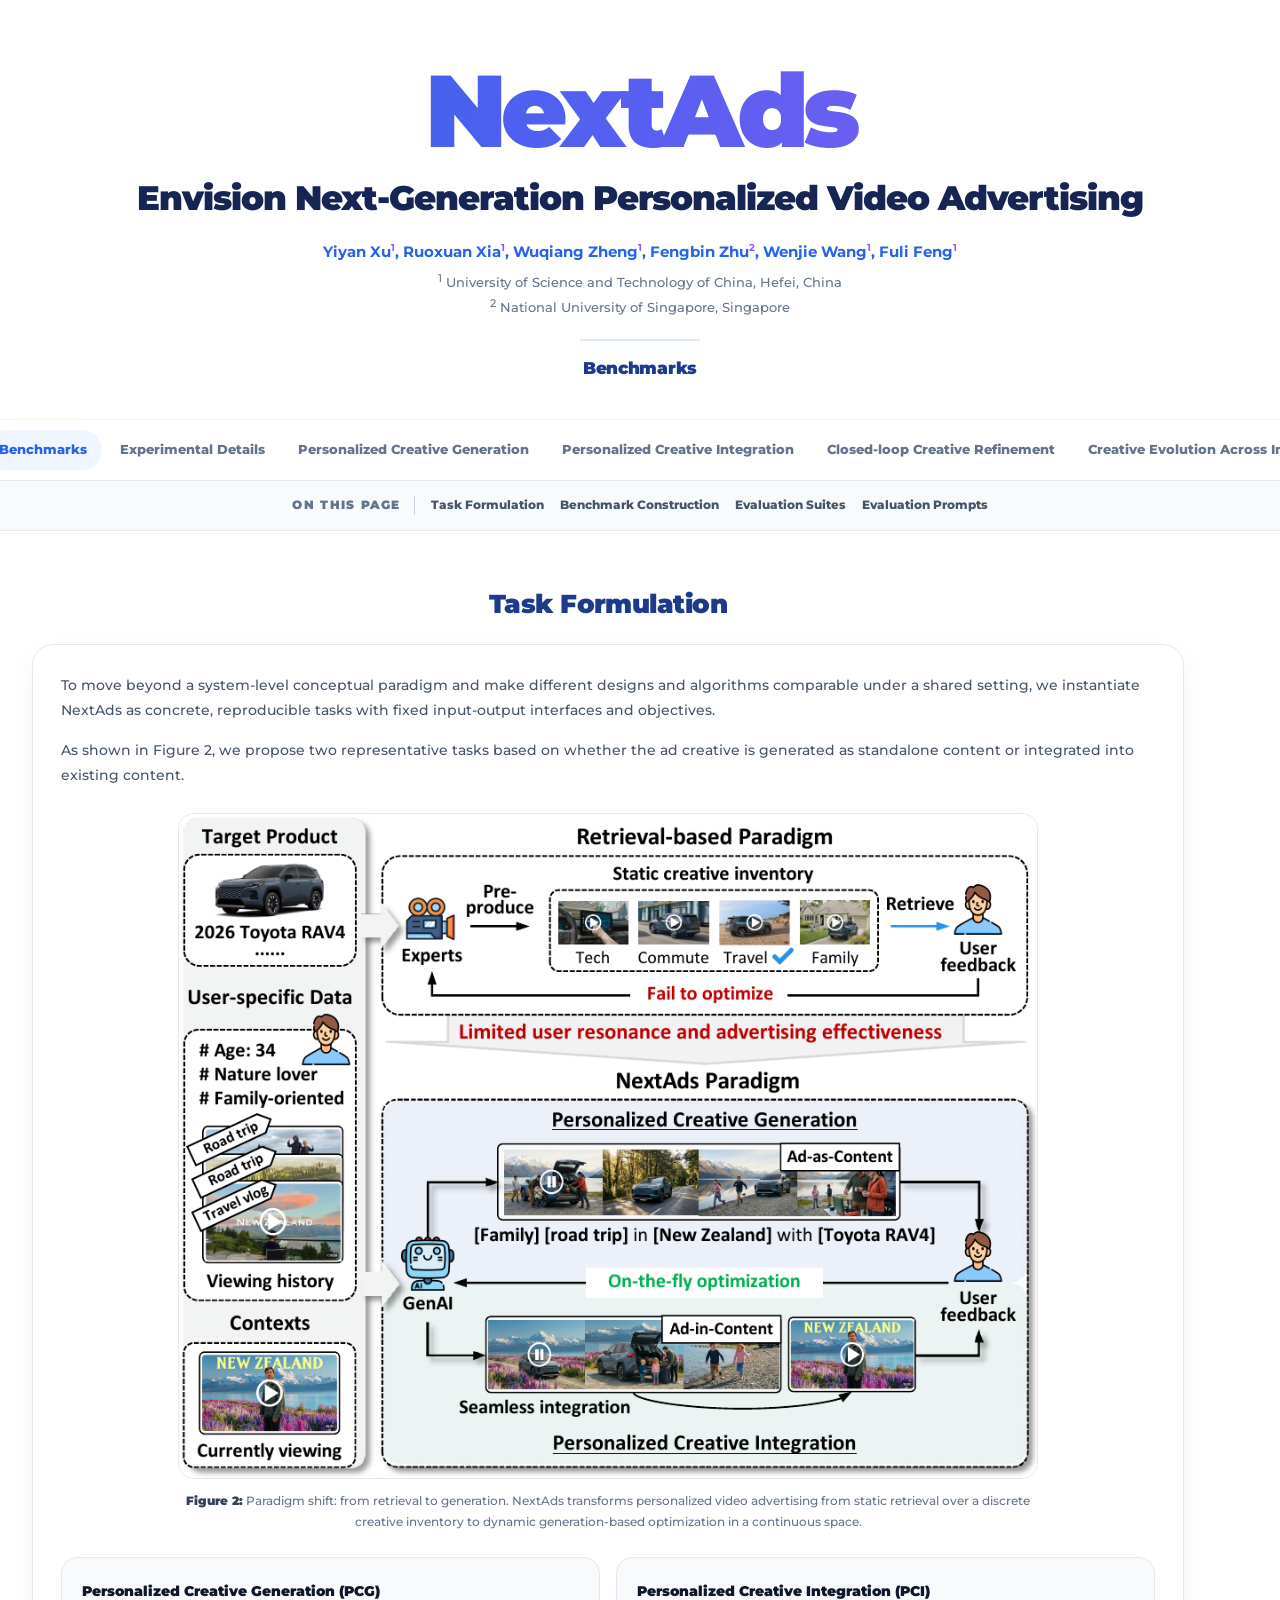
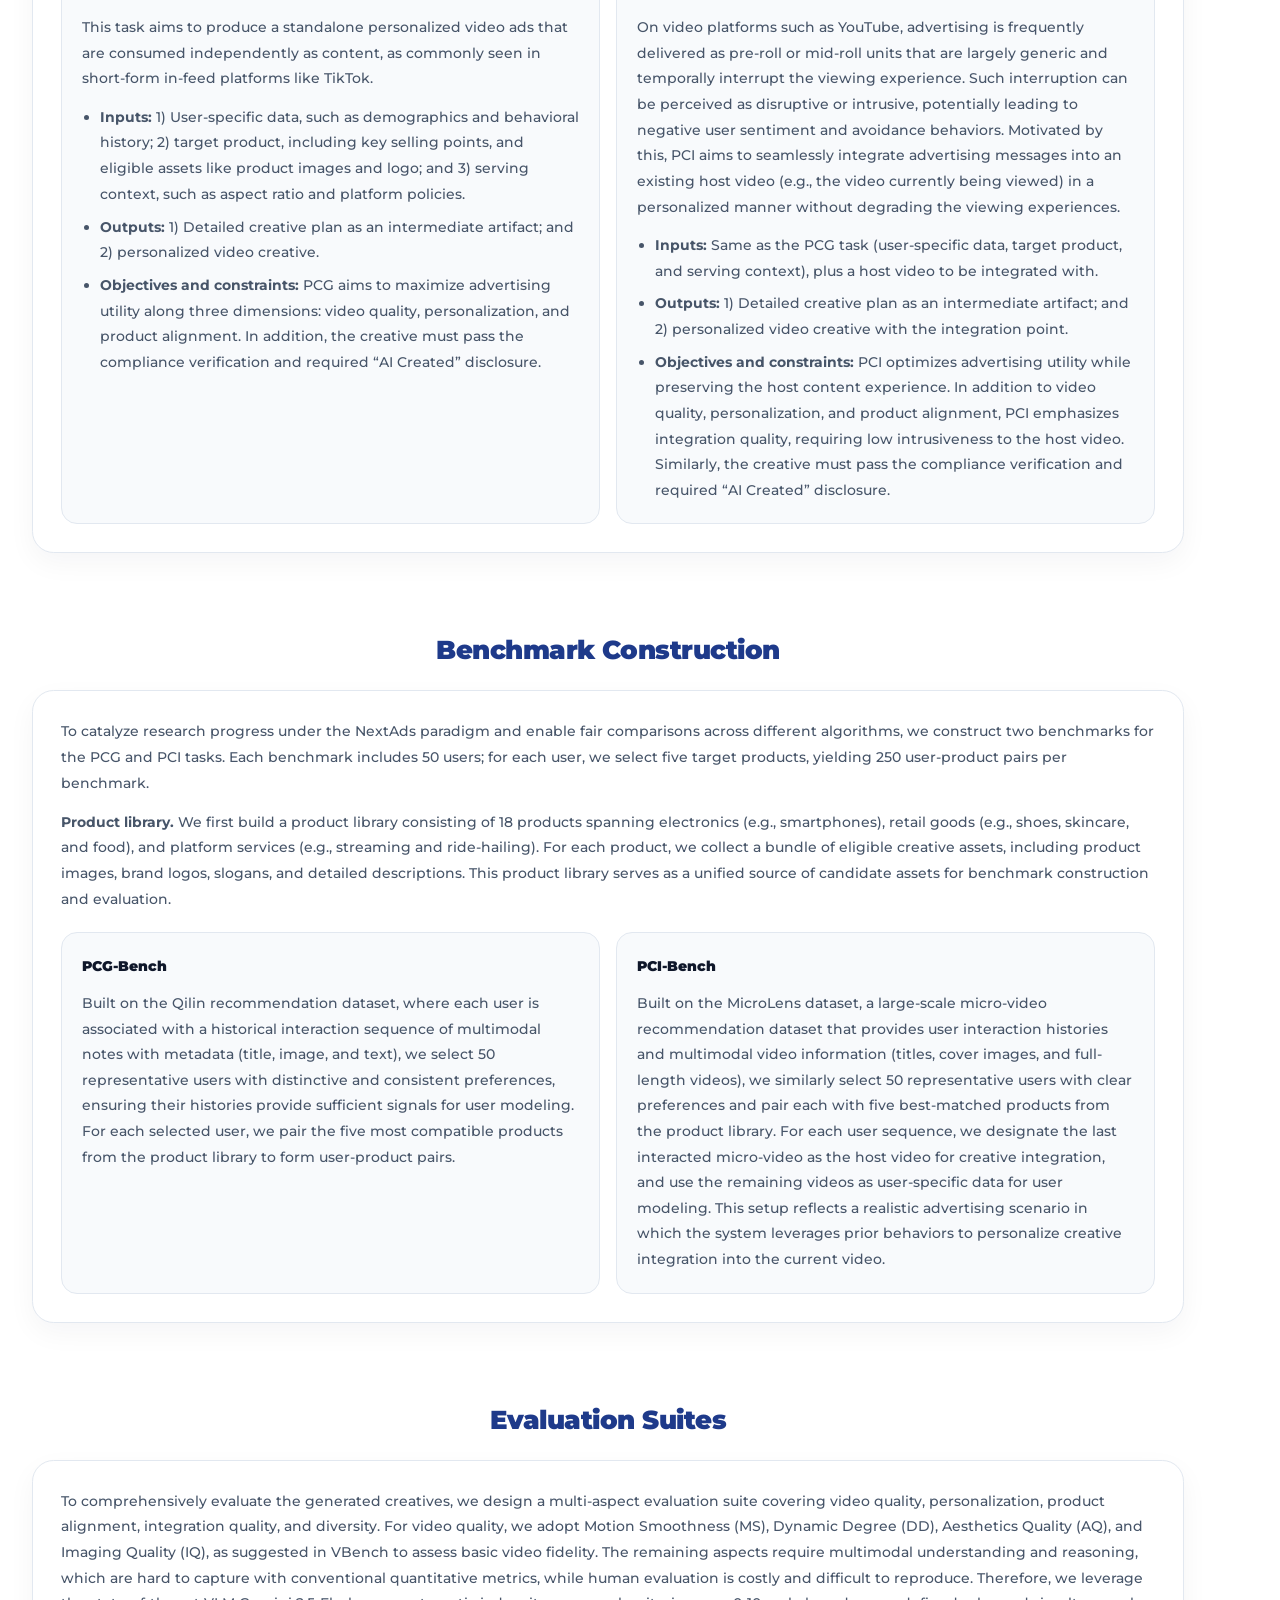
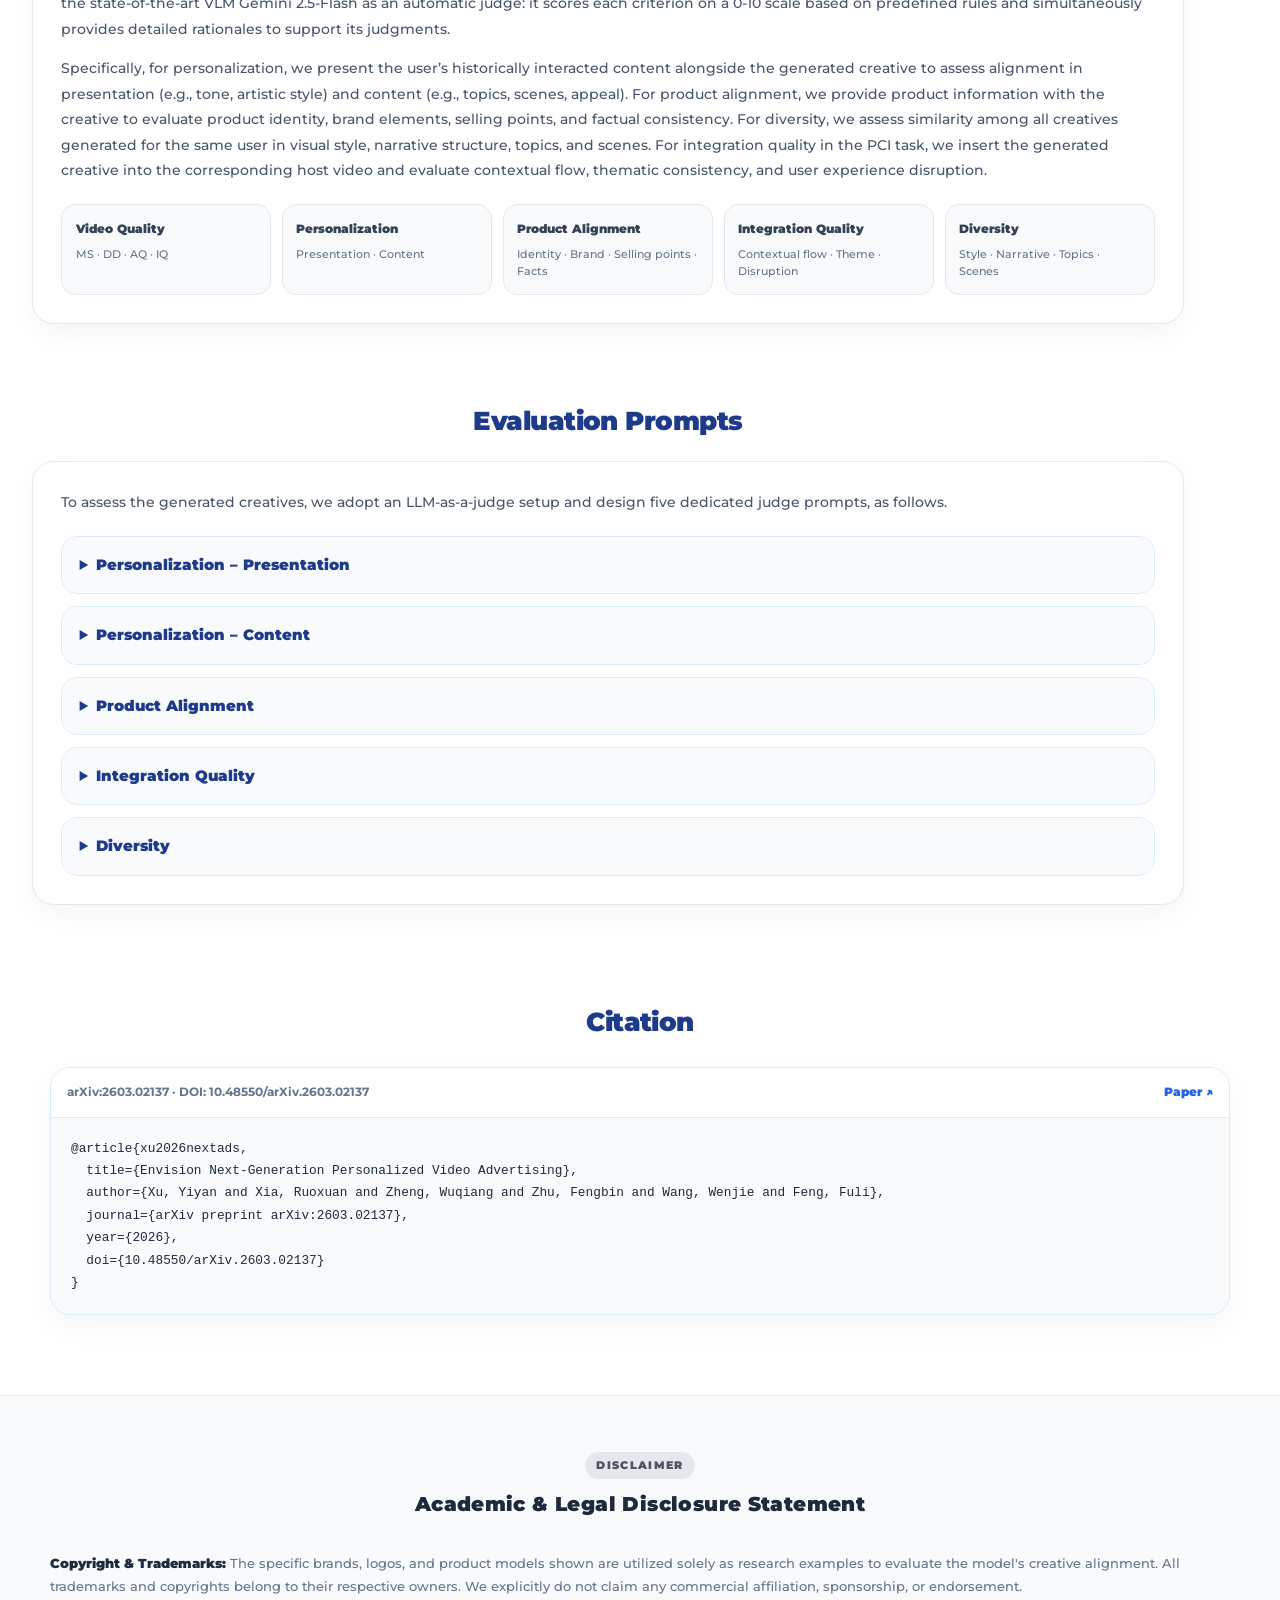
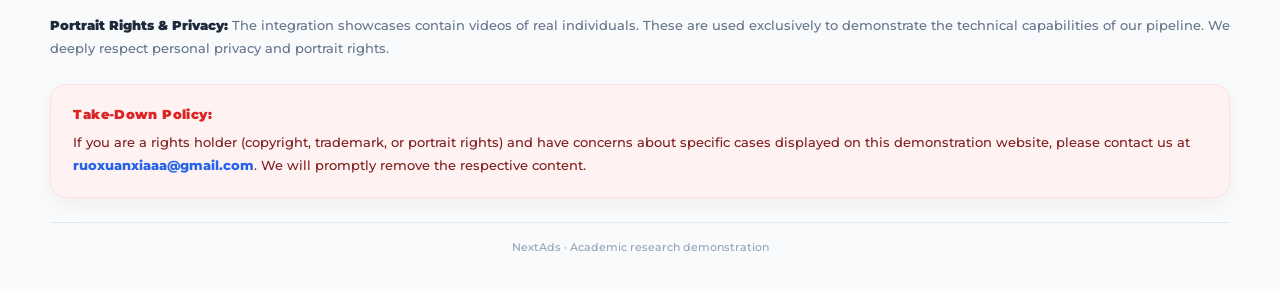
==== docs/benchmarks.html @ 26886594 "Add NextAds GitHub Pages site" ====
<!DOCTYPE html>
<html lang="en">
<head>
    <meta charset="UTF-8">
    <meta name="viewport" content="width=device-width, initial-scale=1.0">
    <title>NextAds — Benchmarks</title>
    <link rel="preconnect" href="https://fonts.googleapis.com">
    <link rel="preconnect" href="https://fonts.gstatic.com" crossorigin>
    <link href="https://fonts.googleapis.com/css2?family=Montserrat:wght@500;700;900&amp;display=swap" rel="stylesheet">
    <link rel="stylesheet" href="assets/project-page.css">
    <style>
        * { box-sizing: border-box; }
        html { scroll-behavior: smooth; scroll-padding-top: 74px; }
        body { margin: 0; background: #fff; color: #1e293b; font: 500 12px/1.6 Montserrat, sans-serif; }
        .paper-authors { color: #2563eb; font-size: .92rem; font-weight: 700; line-height: 1.9; }
        .paper-authors a { color: inherit; text-decoration: none; }
        .paper-authors a:hover { text-decoration: underline; }
        .paper-authors sup { color: #8b5cf6; font-size: .68em; }
        .paper-affiliations { color: #64748b; font-size: .76rem; line-height: 1.75; }
        .paper-affiliations span { display: block; }
        .site-nav { position: sticky; top: 0; z-index: 40; display: flex; justify-content: center; gap: .25rem; padding: .65rem 1rem; overflow-x: auto; background: rgba(255,255,255,.94); border-bottom: 1px solid #e2e8f0; backdrop-filter: blur(14px); }
        .site-nav a { flex: none; padding: .55rem .85rem; border-radius: 999px; color: #64748b; font-size: .76rem; font-weight: 800; text-decoration: none; }
        .site-nav a:hover, .site-nav a[aria-current="page"] { background: #eff6ff; color: #2563eb; }
        main { width: min(1060px, calc(100% - 40px)); margin: 3.75rem auto 6rem; }
        .paper-section { margin: 0 0 5rem; }
        .section-heading { margin-bottom: 1.5rem; text-align: center; }
        .section-heading h2 { margin: 0; color: #1e3a8a; font-size: 1.6rem; font-weight: 900; letter-spacing: -.025em; }
        .source-copy { color: #475569; font-size: .78rem; line-height: 1.9; }
        .source-copy p { margin: 0; }
        .source-copy p + p { margin-top: .85rem; }
        .paper-surface { padding: 1.75rem; border: 1px solid #e2e8f0; border-radius: 1.35rem; background: #fff; box-shadow: 0 10px 28px rgba(15,23,42,.045); }
        .task-figure { max-width: 860px; margin: 1.5rem auto; }
        .task-figure img { display: block; width: 100%; height: auto; border: 1px solid #e2e8f0; border-radius: 1rem; background: #fff; }
        .task-figure figcaption { margin-top: .75rem; color: #64748b; font-size: .76rem; line-height: 1.7; text-align: center; }
        .task-figure figcaption strong { color: #334155; font-weight: 900; }
        .task-grid, .benchmark-grid { display: grid; grid-template-columns: repeat(2,minmax(0,1fr)); gap: 1rem; }
        .source-card { padding: 1.25rem; border: 1px solid #e2e8f0; border-radius: 1rem; background: #f8fafc; }
        .source-card h3 { margin: 0 0 .65rem; color: #0f172a; font-size: .9rem; font-weight: 900; }
        .source-card ul { margin: .8rem 0 0; padding-left: 1.1rem; }
        .source-card li + li { margin-top: .45rem; }
        .metric-list { display: grid; grid-template-columns: repeat(5,minmax(0,1fr)); gap: .65rem; margin-top: 1.25rem; }
        .metric-list div { padding: .85rem; border: 1px solid #e2e8f0; border-radius: .9rem; background: #f8fafc; }
        .metric-list strong { display: block; color: #334155; font-size: .72rem; font-weight: 900; }
        .metric-list span { display: block; margin-top: .35rem; color: #64748b; font-size: .68rem; line-height: 1.55; }
        .prompt-list { display: grid; gap: .75rem; }
        .prompt-list details { overflow: hidden; border: 1px solid #dbeafe; border-radius: 1rem; background: #fff; }
        .prompt-list summary { padding: 1rem 1.1rem; background: #f8fafc; color: #1e3a8a; font-size: .95rem; font-weight: 900; cursor: pointer; }
        .prompt { padding: 1.2rem; color: #475569; font-size: .82rem; line-height: 1.8; }
        .prompt p { margin: 0; }
        .prompt p + p { margin-top: .8rem; }
        .prompt h4 { margin: 1rem 0 .4rem; color: #334155; font-size: .74rem; font-weight: 900; }
        .prompt ul { margin: .35rem 0 0; padding-left: 1.15rem; }
        .prompt li + li { margin-top: .35rem; }
        .prompt pre { margin: .8rem 0 0; padding: .8rem; overflow-x: auto; border-radius: .7rem; background: #f1f5f9; color: #334155; font: 500 .74rem/1.55 ui-monospace, SFMono-Regular, Menlo, monospace; }
        @media (max-width: 800px) { .task-grid, .benchmark-grid { grid-template-columns: 1fr; } .metric-list { grid-template-columns: repeat(2,minmax(0,1fr)); } }
        @media (max-width: 767px) { .site-nav { justify-content: flex-start; } main { width: min(100% - 24px,1060px); margin-top: 3rem; } .paper-surface { padding: 1.2rem; } .metric-list { grid-template-columns: 1fr; } }
    </style>
</head>
<body>
    <header class="paper-header">
        <div class="project-brand">NextAds</div>
        <h1 class="paper-name">Envision Next-Generation Personalized Video Advertising</h1>
        <div class="paper-authors">
            <a href="mailto:yiyanxu24@gmail.com">Yiyan Xu</a><sup>1</sup>,
            <a href="mailto:ruoxuanxiaaa@gmail.com">Ruoxuan Xia</a><sup>1</sup>,
            <a href="mailto:qqqqqzheng@gmail.com">Wuqiang Zheng</a><sup>1</sup>,
            <a href="mailto:zhfengbin@gmail.com">Fengbin Zhu</a><sup>2</sup>,
            <a href="mailto:wenjiewang96@gmail.com">Wenjie Wang</a><sup>1</sup>,
            <a href="mailto:fulifeng93@gmail.com">Fuli Feng</a><sup>1</sup>
        </div>
        <div class="paper-affiliations">
            <span><sup>1</sup> University of Science and Technology of China, Hefei, China</span>
            <span><sup>2</sup> National University of Singapore, Singapore</span>
        </div>
        <div class="subpage-name">Benchmarks</div>
    </header>

    <nav class="site-nav" aria-label="Project pages">
        <a href="index.html">Home</a>
        <a href="benchmarks.html" aria-current="page">Benchmarks</a>
        <a href="experiments.html">Experimental Details</a>
        <a href="pcg.html">Personalized Creative Generation</a>
        <a href="integration.html">Personalized Creative Integration</a>
        <a href="closed-loop.html">Closed-loop Creative Refinement</a>
        <a href="progressive-storytelling.html">Creative Evolution Across Impressions</a>
    </nav>
    <nav class="page-index" aria-label="Benchmark sections">
        <span class="page-index-label">On this page</span>
        <a href="#tasks">Task Formulation</a>
        <a href="#construction">Benchmark Construction</a>
        <a href="#evaluation">Evaluation Suites</a>
        <a href="#prompts">Evaluation Prompts</a>
    </nav>

    <main>
        <section class="paper-section" id="tasks">
            <div class="section-heading"><h2>Task Formulation</h2></div>
            <div class="paper-surface source-copy">
                <p>To move beyond a system-level conceptual paradigm and make different designs and algorithms comparable under a shared setting, we instantiate NextAds as concrete, reproducible tasks with fixed input-output interfaces and objectives.</p>
                <p>As shown in Figure 2, we propose two representative tasks based on whether the ad creative is generated as standalone content or integrated into existing content.</p>
                <figure class="task-figure">
                    <img src="assets/figures/intro.png" alt="Paradigm shift from retrieval-based advertising to the two generation-based NextAds tasks">
                    <figcaption><strong>Figure 2:</strong> Paradigm shift: from retrieval to generation. NextAds transforms personalized video advertising from static retrieval over a discrete creative inventory to dynamic generation-based optimization in a continuous space.</figcaption>
                </figure>
                <div class="task-grid" style="margin-top:1.25rem">
                    <article class="source-card">
                        <h3>Personalized Creative Generation (PCG)</h3>
                        <p>This task aims to produce a standalone personalized video ads that are consumed independently as content, as commonly seen in short-form in-feed platforms like TikTok.</p>
                        <ul>
                            <li><strong>Inputs:</strong> 1) User-specific data, such as demographics and behavioral history; 2) target product, including key selling points, and eligible assets like product images and logo; and 3) serving context, such as aspect ratio and platform policies.</li>
                            <li><strong>Outputs:</strong> 1) Detailed creative plan as an intermediate artifact; and 2) personalized video creative.</li>
                            <li><strong>Objectives and constraints:</strong> PCG aims to maximize advertising utility along three dimensions: video quality, personalization, and product alignment. In addition, the creative must pass the compliance verification and required “AI Created” disclosure.</li>
                        </ul>
                    </article>
                    <article class="source-card">
                        <h3>Personalized Creative Integration (PCI)</h3>
                        <p>On video platforms such as YouTube, advertising is frequently delivered as pre-roll or mid-roll units that are largely generic and temporally interrupt the viewing experience. Such interruption can be perceived as disruptive or intrusive, potentially leading to negative user sentiment and avoidance behaviors. Motivated by this, PCI aims to seamlessly integrate advertising messages into an existing host video (e.g., the video currently being viewed) in a personalized manner without degrading the viewing experiences.</p>
                        <ul>
                            <li><strong>Inputs:</strong> Same as the PCG task (user-specific data, target product, and serving context), plus a host video to be integrated with.</li>
                            <li><strong>Outputs:</strong> 1) Detailed creative plan as an intermediate artifact; and 2) personalized video creative with the integration point.</li>
                            <li><strong>Objectives and constraints:</strong> PCI optimizes advertising utility while preserving the host content experience. In addition to video quality, personalization, and product alignment, PCI emphasizes integration quality, requiring low intrusiveness to the host video. Similarly, the creative must pass the compliance verification and required “AI Created” disclosure.</li>
                        </ul>
                    </article>
                </div>
            </div>
        </section>

        <section class="paper-section" id="construction">
            <div class="section-heading"><h2>Benchmark Construction</h2></div>
            <div class="paper-surface source-copy">
                <p>To catalyze research progress under the NextAds paradigm and enable fair comparisons across different algorithms, we construct two benchmarks for the PCG and PCI tasks. Each benchmark includes 50 users; for each user, we select five target products, yielding 250 user-product pairs per benchmark.</p>
                <p><strong>Product library.</strong> We first build a product library consisting of 18 products spanning electronics (e.g., smartphones), retail goods (e.g., shoes, skincare, and food), and platform services (e.g., streaming and ride-hailing). For each product, we collect a bundle of eligible creative assets, including product images, brand logos, slogans, and detailed descriptions. This product library serves as a unified source of candidate assets for benchmark construction and evaluation.</p>
                <div class="benchmark-grid" style="margin-top:1.25rem">
                    <article class="source-card">
                        <h3>PCG-Bench</h3>
                        <p>Built on the Qilin recommendation dataset, where each user is associated with a historical interaction sequence of multimodal notes with metadata (title, image, and text), we select 50 representative users with distinctive and consistent preferences, ensuring their histories provide sufficient signals for user modeling. For each selected user, we pair the five most compatible products from the product library to form user-product pairs.</p>
                    </article>
                    <article class="source-card">
                        <h3>PCI-Bench</h3>
                        <p>Built on the MicroLens dataset, a large-scale micro-video recommendation dataset that provides user interaction histories and multimodal video information (titles, cover images, and full-length videos), we similarly select 50 representative users with clear preferences and pair each with five best-matched products from the product library. For each user sequence, we designate the last interacted micro-video as the host video for creative integration, and use the remaining videos as user-specific data for user modeling. This setup reflects a realistic advertising scenario in which the system leverages prior behaviors to personalize creative integration into the current video.</p>
                    </article>
                </div>
            </div>
        </section>

        <section class="paper-section" id="evaluation">
            <div class="section-heading"><h2>Evaluation Suites</h2></div>
            <div class="paper-surface source-copy">
                <p>To comprehensively evaluate the generated creatives, we design a multi-aspect evaluation suite covering video quality, personalization, product alignment, integration quality, and diversity. For video quality, we adopt Motion Smoothness (MS), Dynamic Degree (DD), Aesthetics Quality (AQ), and Imaging Quality (IQ), as suggested in VBench to assess basic video fidelity. The remaining aspects require multimodal understanding and reasoning, which are hard to capture with conventional quantitative metrics, while human evaluation is costly and difficult to reproduce. Therefore, we leverage the state-of-the-art VLM Gemini 2.5-Flash as an automatic judge: it scores each criterion on a 0-10 scale based on predefined rules and simultaneously provides detailed rationales to support its judgments.</p>
                <p>Specifically, for personalization, we present the user’s historically interacted content alongside the generated creative to assess alignment in presentation (e.g., tone, artistic style) and content (e.g., topics, scenes, appeal). For product alignment, we provide product information with the creative to evaluate product identity, brand elements, selling points, and factual consistency. For diversity, we assess similarity among all creatives generated for the same user in visual style, narrative structure, topics, and scenes. For integration quality in the PCI task, we insert the generated creative into the corresponding host video and evaluate contextual flow, thematic consistency, and user experience disruption.</p>
                <div class="metric-list">
                    <div><strong>Video Quality</strong><span>MS · DD · AQ · IQ</span></div>
                    <div><strong>Personalization</strong><span>Presentation · Content</span></div>
                    <div><strong>Product Alignment</strong><span>Identity · Brand · Selling points · Facts</span></div>
                    <div><strong>Integration Quality</strong><span>Contextual flow · Theme · Disruption</span></div>
                    <div><strong>Diversity</strong><span>Style · Narrative · Topics · Scenes</span></div>
                </div>
            </div>
        </section>

        <section class="paper-section" id="prompts">
            <div class="section-heading"><h2>Evaluation Prompts</h2></div>
            <div class="paper-surface">
                <p class="source-copy" style="margin:0 0 1.25rem">To assess the generated creatives, we adopt an LLM-as-a-judge setup and design five dedicated judge prompts, as follows.</p>
                <div class="prompt-list">
                    <details>
                        <summary>Personalization – Presentation</summary>
                        <div class="prompt">
                            <p>You are an expert in evaluating the presentation of creative content. Given a product and the covers of the user’s interacted videos, evaluate how well the advertisement aligns with the user’s aesthetic preferences regarding visual style. Consider the following factors:</p>
                            <ul><li><strong>Tone:</strong> Does the tone match the user’s preference (warm, cold, neutral)?</li><li><strong>Lighting:</strong> Is the lighting appropriate for the user’s preference (soft, harsh, natural)?</li><li><strong>Texture:</strong> Does the texture (smooth, rough, etc.) fit with the user’s aesthetic?</li><li><strong>Artistic style:</strong> Does the artistic style (minimalistic, modern, vintage, etc.) align with the user’s taste?</li></ul>
                            <h4>Criteria</h4>
                            <ul><li><strong>Perfect match (10):</strong> The content presentation matches perfectly with the user’s preferences.</li><li><strong>Good match (7-9):</strong> The content presentation aligns well but has some minor differences.</li><li><strong>Moderate match (4-6):</strong> The content presentation partially matches the user’s preferences.</li><li><strong>Poor match (1-3):</strong> The content presentation does not align well with the user’s preferences.</li><li><strong>No match (0):</strong> The content presentation completely fails to align with the user’s preferences.</li></ul>
                            <pre>{
  "score": number,
  "reason": "brief analysis"
}</pre>
                        </div>
                    </details>
                    <details>
                        <summary>Personalization – Content</summary>
                        <div class="prompt">
                            <p>You are an expert in evaluating how well the advertisement matches the user’s interest. Given a product and the covers of the user’s interacted videos, Evaluate how well the advertisement aligns with the user’s aesthetic preferences regarding visual style. Consider the following factors:</p>
                            <ul><li><strong>Subject matter:</strong> Does the subject matter of the advertisement align with the user’s preferences?</li><li><strong>Scene semantics:</strong> Does the scene selection (location, setting) align with what the user would enjoy?</li><li><strong>Information angle:</strong> Does the advertisement focus on the aspects the user cares about (performance, aesthetics, value for money)?</li><li><strong>Appeal:</strong> Does the ad focus on motivations that resonate with the user (saving money, efficiency, quality, aesthetics, health, eco-friendliness)?</li></ul>
                            <h4>Criteria</h4>
                            <ul><li><strong>Perfect match (10):</strong> The content is perfectly aligned with the user’s preferences.</li><li><strong>Good match (7-9):</strong> The content aligns well but with some differences.</li><li><strong>Moderate match (4-6):</strong> The content partially aligns with the user’s preferences.</li><li><strong>Poor match (1-3):</strong> The content does not align well with the user’s preferences.</li><li><strong>No match (0):</strong> The content is completely irrelevant to the user.</li></ul>
                            <pre>{
  "score": number,
  "reason": "brief analysis"
}</pre>
                        </div>
                    </details>
                    <details>
                        <summary>Product Alignment</summary>
                        <div class="prompt">
                            <p>You are an expert at evaluating the consistency of products in the advertisement. Given a product and the video, Evaluate how well the advertisement matches the product based on the following factors:</p>
                            <ul><li><strong>Product identity accuracy:</strong> Does the ad represent the product’s appearance, color, model/version, packaging, and accessories correctly?</li><li><strong>Brand and recognition elements:</strong> Does the ad correctly display the product’s logo, branding, and design language?</li><li><strong>Selling points and fact consistency:</strong> Does the ad’s selling point match the product’s real features and details?</li></ul>
                            <h4>Criteria</h4>
                            <ul><li><strong>Perfect match (10):</strong> The product in the video matches the actual product in every way.</li><li><strong>Good match (7-9):</strong> The product is mostly consistent with minor details changed.</li><li><strong>Moderate match (4-6):</strong> The product is partially consistent, but with some significant differences.</li><li><strong>Poor match (1-3):</strong> The product in the video is mostly inconsistent with the actual product.</li><li><strong>No match (0):</strong> The product identity is completely inconsistent with the actual product.</li></ul>
                            <pre>{
  "score": number,
  "reason": "brief analysis"
}</pre>
                        </div>
                    </details>
                    <details>
                        <summary>Integration Quality</summary>
                        <div class="prompt">
                            <p>You are an expert in evaluating the seamlessness and intrusiveness of advertisement within video content. Given a video containing an advertisement, evaluate how naturally the ad is integrated or how disruptive (intrusive) it feels to the viewer’s experience. Consider the following factors:</p>
                            <ul><li><strong>Contextual flow:</strong> Does the transition between the organic content and the advertisement feel smooth, or is it a sudden, jarring break?</li><li><strong>Thematic consistency:</strong> Does the ad share a similar tone, visual style, or topic with the surrounding video content?</li><li><strong>User experience disruption:</strong> Does the ad interrupt a high-stakes moment (e.g., a climax or a key explanation), or is it placed at a logical breaking point?</li><li><strong>Narrative integration:</strong> Is the ad woven into the story/dialogue (native advertising), or is it an external overlay/hard cut that pulls the viewer out of the experience?</li></ul>
                            <h4>Criteria</h4>
                            <ul><li><strong>Seamless (10):</strong> The ad is perfectly integrated; the viewer might not even perceive it as a disruption.</li><li><strong>Natural (7-9):</strong> The ad is well-placed and shares thematic elements with the video, causing minimal friction.</li><li><strong>Noticeable but Acceptable (4-6):</strong> The ad is clearly a break from content, but occurs at a logical pause or maintains a similar aesthetic.</li><li><strong>Intrusive (1-3):</strong> The ad feels forced, breaks the immersion significantly, or uses a jarringly different tone/volume.</li><li><strong>Highly Disruptive (0):</strong> The ad completely ruins the viewing experience through poor timing, extreme contrast, or aggressive interruption.</li></ul>
                            <pre>{
  "score": number,
  "reason": "brief analysis"
}</pre>
                        </div>
                    </details>
                    <details>
                        <summary>Diversity</summary>
                        <div class="prompt">
                            <p>You are an expert at evaluating the diversity of content. Evaluate the diversity between advertisements for the same user on different products, considering the following aspects:</p>
                            <ul><li><strong>Visual style:</strong> Is there excessive similarity in tone, lighting, texture, and artistic style across different product ads?</li><li><strong>Narrative form:</strong> Is the narrative structure (tutorial, vlog, plot twist, etc.) and tone (professional, humorous, etc.) overly similar across products?</li><li><strong>Subject matter and scene semantics:</strong> Is the subject matter or scene selection overly similar across ads targeting the same user?</li></ul>
                            <h4>Criteria</h4>
                            <ul><li><strong>10:</strong> Ads are completely distinct with no noticeable overlap.</li><li><strong>7-9:</strong> Ads are mostly distinct with only minor similarities.</li><li><strong>4-6:</strong> Ads are somewhat similar but still distinct in key areas.</li><li><strong>1-3:</strong> Ads are largely similar with only slight variations.</li><li><strong>0:</strong> Ads are identical in all aspects.</li></ul>
                            <pre>{
  "score": number,
  "reason": "brief analysis"
}</pre>
                        </div>
                    </details>
                </div>
            </div>
        </section>
    </main>

    <section class="shared-citation" aria-labelledby="citation-title">
        <h2 id="citation-title">Citation</h2>
        <div class="shared-citation-card">
            <div class="shared-citation-meta"><span>arXiv:2603.02137 · DOI: 10.48550/arXiv.2603.02137</span><a href="https://arxiv.org/abs/2603.02137" target="_blank" rel="noopener noreferrer">Paper ↗</a></div>
            <pre>@article{xu2026nextads,
  title={Envision Next-Generation Personalized Video Advertising},
  author={Xu, Yiyan and Xia, Ruoxuan and Zheng, Wuqiang and Zhu, Fengbin and Wang, Wenjie and Feng, Fuli},
  journal={arXiv preprint arXiv:2603.02137},
  year={2026},
  doi={10.48550/arXiv.2603.02137}
}</pre>
        </div>
    </section>

    <footer class="project-footer">
        <section class="project-disclaimer" aria-labelledby="disclaimer-title">
            <div class="disclaimer-heading">
                <span>Disclaimer</span>
                <h2 id="disclaimer-title">Academic &amp; Legal Disclosure Statement</h2>
            </div>
            <div class="disclaimer-body">
                <p><strong>Copyright &amp; Trademarks:</strong> The specific brands, logos, and product models shown are utilized solely as research examples to evaluate the model's creative alignment. All trademarks and copyrights belong to their respective owners. We explicitly do not claim any commercial affiliation, sponsorship, or endorsement.</p>
                <p><strong>Portrait Rights &amp; Privacy:</strong> The integration showcases contain videos of real individuals. These are used exclusively to demonstrate the technical capabilities of our pipeline. We deeply respect personal privacy and portrait rights.</p>
                <div class="takedown-policy">
                    <strong>Take-Down Policy:</strong>
                    <p>If you are a rights holder (copyright, trademark, or portrait rights) and have concerns about specific cases displayed on this demonstration website, please contact us at <a href="mailto:ruoxuanxiaaa@gmail.com">ruoxuanxiaaa@gmail.com</a>. We will promptly remove the respective content.</p>
                </div>
            </div>
        </section>
        <div class="project-footer-note">NextAds · Academic research demonstration</div>
    </footer>
</body>
</html>
---- docs/assets/project-page.css ----
.paper-header,
body {
    font-size: 14px !important;
}

.paper-header .paper-name {
    max-width: 1200px;
}

.paper-header.paper-header {
    padding: 3.8rem 1.25rem 2.4rem !important;
    border-bottom: 1px solid #f1f5f9;
    background: #ffffff;
    text-align: center;
}

.paper-header .project-brand {
    margin: 0;
    background: linear-gradient(90deg, #2563eb, #8b5cf6);
    color: transparent;
    -webkit-background-clip: text;
    background-clip: text;
    font-size: clamp(4.2rem, 9vw, 6.4rem);
    font-weight: 900;
    letter-spacing: -0.055em;
    line-height: 0.98;
}

.paper-header .paper-name {
    max-width: 1200px;
    margin: 1rem auto 0;
    color: #172554 !important;
    font-family: Montserrat, sans-serif !important;
    font-size: clamp(1.35rem, 3.2vw, 2.15rem) !important;
    font-weight: 900 !important;
    letter-spacing: -0.03em !important;
    line-height: 1.25 !important;
    text-transform: none !important;
    -webkit-text-fill-color: currentColor !important;
}

.paper-header .subpage-name {
    display: flex;
    width: fit-content;
    max-width: min(1200px, calc(100% - 32px));
    min-height: 2.6rem;
    align-items: center;
    justify-content: center;
    margin: 1.25rem auto 0;
    padding: 0.85rem 0.2rem 0;
    border-top: 2px solid #dbeafe;
    color: #1e3a8a;
    font-family: Montserrat, sans-serif !important;
    font-size: 1.08rem !important;
    font-weight: 900 !important;
    letter-spacing: -0.015em !important;
    line-height: 1.35 !important;
    text-align: center;
    text-transform: none;
}

.paper-header .paper-authors {
    margin-top: 1.05rem !important;
    font-size: 0.96rem !important;
}

.paper-header .paper-affiliations {
    margin-top: 0.15rem !important;
    font-size: 0.82rem !important;
}

.section-nav.section-nav,
.site-nav.site-nav {
    gap: 0.16rem;
    padding: 0.6rem 1.25rem;
}

.section-nav.section-nav a,
.site-nav.site-nav a {
    padding: 0.6rem 0.95rem;
    font-family: Montserrat, sans-serif !important;
    font-size: 0.84rem;
    font-weight: 800;
    white-space: nowrap;
}

.page-index.page-index {
    display: flex;
    width: 100%;
    max-width: none;
    align-items: center;
    justify-content: center;
    flex-wrap: wrap;
    gap: 0.5rem 1rem;
    margin: 0 auto 3.5rem;
    padding: 0.9rem 1.5rem;
    border-bottom: 1px solid #e2e8f0;
    background: #f8fafc;
}

.page-index.page-index .page-index-label {
    padding-right: 0.8rem;
    border-right: 1px solid #cbd5e1;
    color: #64748b;
    font-size: 0.72rem;
    font-weight: 900;
    letter-spacing: 0.11em;
    text-transform: uppercase;
}

.page-index.page-index a {
    color: #475569;
    font-size: 0.78rem;
    font-weight: 800;
    text-decoration: none;
}

.page-index.page-index a:hover {
    color: #2563eb;
}

.page-index + main {
    margin-top: 0 !important;
}

.shared-citation {
    width: min(1180px, calc(100% - 56px));
    margin: 5rem auto;
}

.shared-citation > h2 {
    margin: 0 0 1.5rem;
    color: #1e3a8a;
    font-size: 1.65rem;
    font-weight: 900;
    letter-spacing: -0.02em;
    text-align: center;
}

.shared-citation-card {
    overflow: hidden;
    border: 1px solid #dbeafe;
    border-radius: 1.25rem;
    background: #f8fafc;
    box-shadow: 0 12px 32px rgba(15, 23, 42, 0.045);
}

.shared-citation-meta {
    display: flex;
    flex-wrap: wrap;
    justify-content: space-between;
    gap: 0.65rem 1rem;
    padding: 0.9rem 1rem;
    border-bottom: 1px solid #e2e8f0;
    background: #ffffff;
    color: #64748b;
    font-size: 0.78rem;
    font-weight: 700;
}

.shared-citation-meta a {
    color: #2563eb;
    font-weight: 900;
    text-decoration: none;
}

.shared-citation-card pre {
    margin: 0;
    padding: 1.25rem;
    overflow-x: auto;
    color: #1e293b;
    font: 500 0.8rem/1.75 ui-monospace, SFMono-Regular, Menlo, Monaco, Consolas, monospace;
    white-space: pre;
}

.project-footer.project-footer {
    margin: 5rem 0 0;
    padding: 3.5rem 1.25rem 2rem !important;
    border-top: 1px solid #e2e8f0;
    background: #f8fafc !important;
    color: #475569;
    text-align: left;
}

.project-disclaimer {
    width: min(1180px, 100%);
    margin: 0 auto;
}

.disclaimer-heading {
    margin-bottom: 2rem;
    text-align: center;
}

.disclaimer-heading > span {
    display: inline-block;
    margin-bottom: 0.65rem;
    padding: 0.28rem 0.72rem;
    border-radius: 999px;
    background: #e5e7eb;
    color: #4b5563;
    font-size: 0.68rem;
    font-weight: 900;
    letter-spacing: 0.12em;
    text-transform: uppercase;
}

.project-disclaimer h2 {
    margin: 0;
    color: #1e293b;
    font-size: 1.22rem;
    font-weight: 900;
    letter-spacing: 0.02em;
}

.project-disclaimer p {
    margin: 0;
    color: #64748b;
    font-size: 0.8rem;
    line-height: 1.8;
}

.project-disclaimer p + p {
    margin-top: 1rem;
}

.project-disclaimer p > strong {
    color: #1e293b;
    font-weight: 900;
}

.takedown-policy {
    margin-top: 1.5rem;
    padding: 1.25rem 1.4rem;
    border: 1px solid #fee2e2;
    border-radius: 1rem;
    background: #fef2f2;
    color: #7f1d1d;
    box-shadow: 0 6px 18px rgba(127, 29, 29, 0.05);
}

.takedown-policy > strong {
    display: block;
    margin-bottom: 0.35rem;
    color: #dc2626;
    font-size: 0.8rem;
    font-weight: 900;
    letter-spacing: 0.03em;
}

.takedown-policy p {
    color: #7f1d1d;
    font-size: 0.8rem;
}

.project-disclaimer a {
    color: #2563eb;
    font-weight: 800;
    text-decoration: none;
}

.project-disclaimer a:hover {
    text-decoration: underline;
}

.project-footer-note {
    width: min(1180px, 100%);
    margin: 1.5rem auto 0;
    padding-top: 1rem;
    border-top: 1px solid #e2e8f0;
    color: #94a3b8;
    font-size: 0.7rem;
    text-align: center;
}

main {
    width: min(1320px, calc(100% - 64px)) !important;
}

.paper-section {
    width: min(1240px, calc(100% - 64px)) !important;
}

.paper-section-wide {
    width: min(1380px, calc(100% - 64px)) !important;
}

#paradigm .paper-surface {
    max-width: 820px !important;
}

#framework .paper-surface {
    max-width: 1040px !important;
}

#cases .paper-surface {
    max-width: 1040px !important;
}

.hierarchy {
    max-width: 1200px !important;
}

.section-heading > h2,
.group-head > h2,
.mode-heading > h2,
.pipeline-title.pipeline-title {
    margin: 0 !important;
    color: #1e3a8a !important;
    font-family: Montserrat, sans-serif !important;
    font-size: 1.65rem !important;
    font-weight: 900 !important;
    letter-spacing: -0.02em !important;
    line-height: 1.25 !important;
}

main p,
main li,
.paper-section p,
.paper-section li {
    font-size: 0.88rem !important;
    line-height: 1.82 !important;
}

.paper-caption,
.section-heading p {
    font-size: 0.82rem !important;
}

.source-note {
    max-width: 980px !important;
    font-size: 0.74rem !important;
}

.trace-step span,
.chapter-head span,
.case-facts span,
.metric-list span,
.video-label span {
    font-size: 0.7rem !important;
}

.trace-step strong,
.video-label strong,
.case-tag,
.level-tag,
.eyebrow {
    font-size: 0.68rem !important;
}

.explore-feature span,
.page-map span,
.route-copy span {
    font-size: 0.74rem !important;
}

.route-copy strong,
.page-map strong {
    font-size: 0.94rem !important;
}

main .text-xs,
.paper-section .text-xs {
    font-size: 0.78rem !important;
}

main [class*="text-[8px]"],
.paper-section [class*="text-[8px]"],
main [class*="text-[9px]"],
.paper-section [class*="text-[9px]"] {
    font-size: 0.72rem !important;
}

main [class*="text-[10px]"],
.paper-section [class*="text-[10px]"] {
    font-size: 0.72rem !important;
}

main [class*="text-[11px]"],
.paper-section [class*="text-[11px]"] {
    font-size: 0.78rem !important;
}

main [class*="text-[12px]"],
.paper-section [class*="text-[12px]"] {
    font-size: 0.78rem !important;
}

main [class*="text-[13px]"],
.paper-section [class*="text-[13px]"] {
    font-size: 0.84rem !important;
}

@media (max-width: 767px) {
    .paper-header.paper-header { padding: 3rem 1rem 2rem !important; }
    .paper-header .project-brand { font-size: clamp(3.6rem, 18vw, 5rem); }
    .paper-header .paper-name { font-size: clamp(1.2rem, 6vw, 1.65rem) !important; }
    .paper-header .subpage-name { max-width: calc(100% - 24px); min-height: 2.3rem; font-size: 0.96rem !important; text-align: center; }
    main,
    .paper-section,
    .paper-section-wide { width: min(100% - 24px, 1760px) !important; }
    .page-index.page-index { width: 100%; justify-content: flex-start; overflow-x: auto; flex-wrap: nowrap; margin-bottom: 3rem; padding-right: 1rem; padding-left: 1rem; }
    .page-index.page-index .page-index-label { flex: none; }
    .page-index.page-index a { flex: none; }
    .shared-citation { width: min(100% - 24px, 1180px); margin: 4rem auto; }
    .shared-citation > h2 { font-size: 1.35rem; }
    .shared-citation-card pre { padding: 1rem; font-size: 0.68rem; }
    .project-footer.project-footer { padding: 2.75rem 1rem 1.5rem !important; }
    .section-heading > h2,
    .group-head > h2,
    .mode-heading > h2,
    .pipeline-title.pipeline-title { font-size: 1.35rem !important; }
}
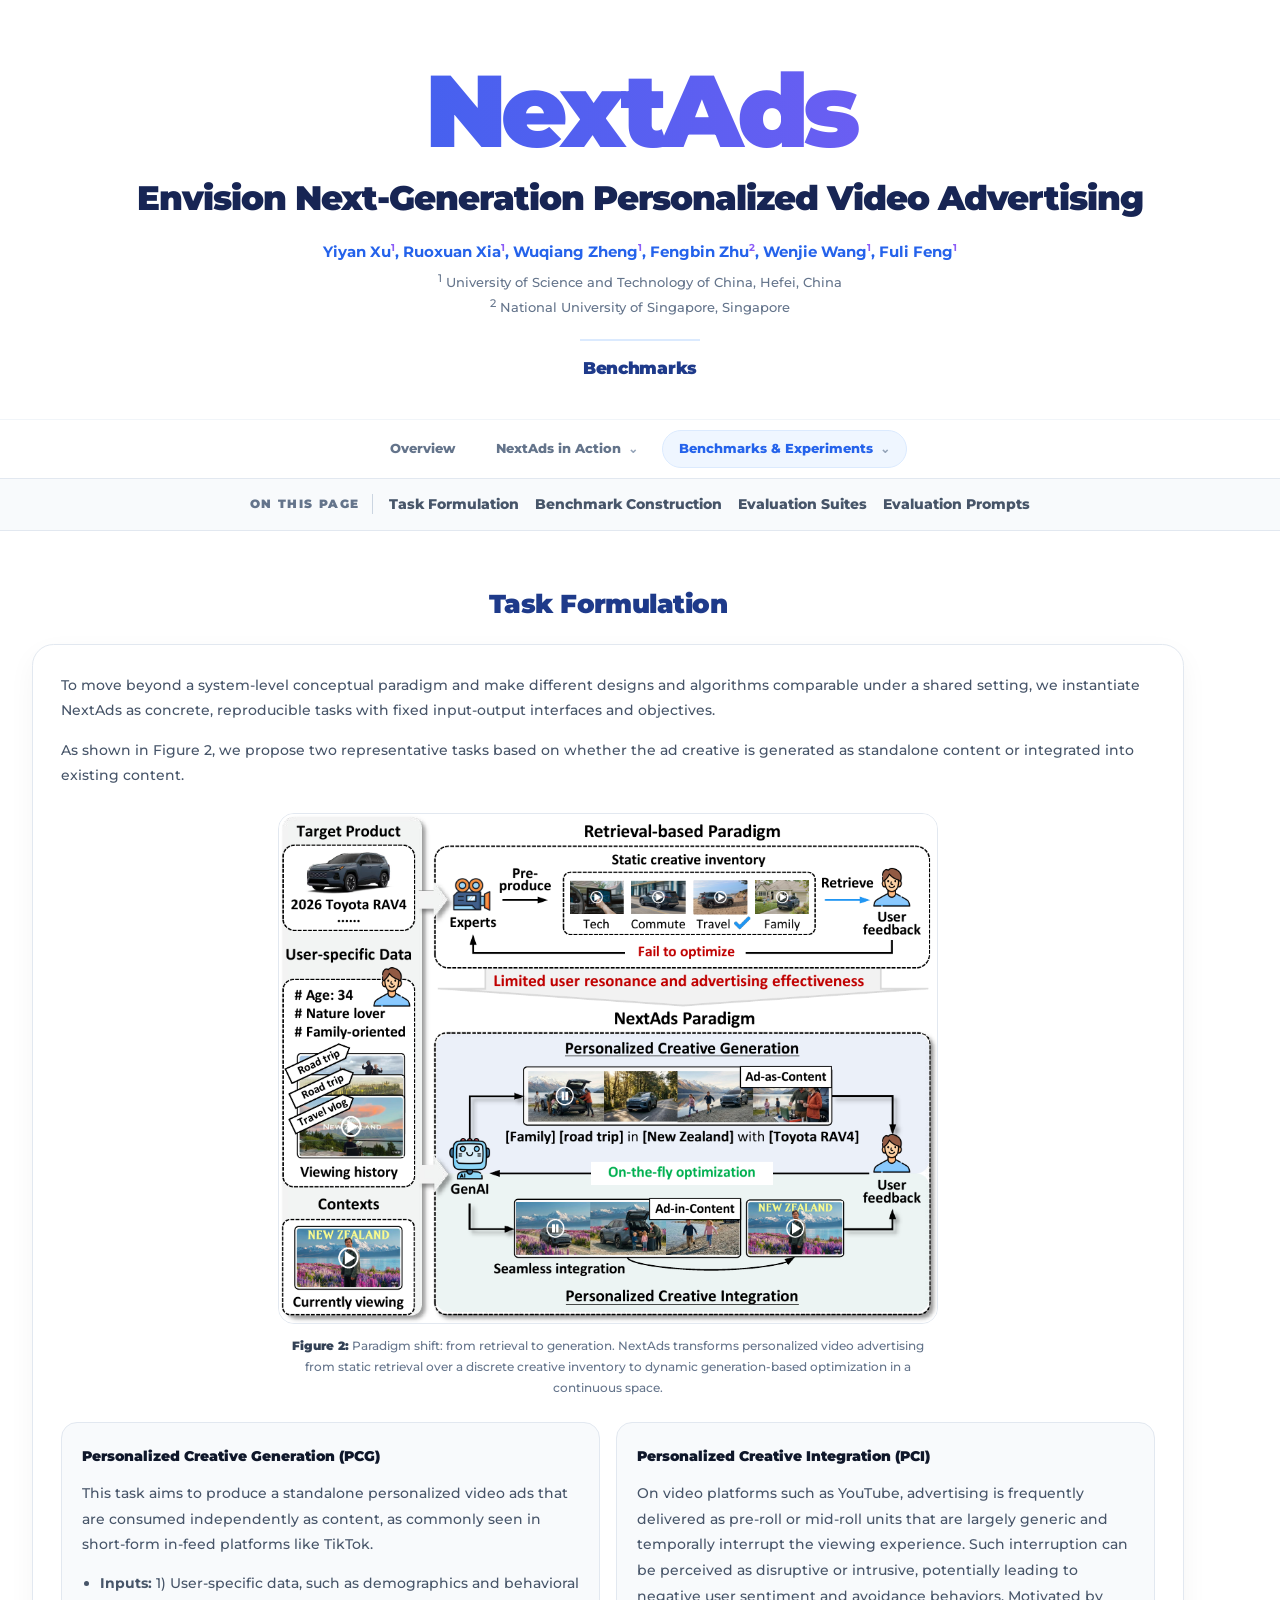
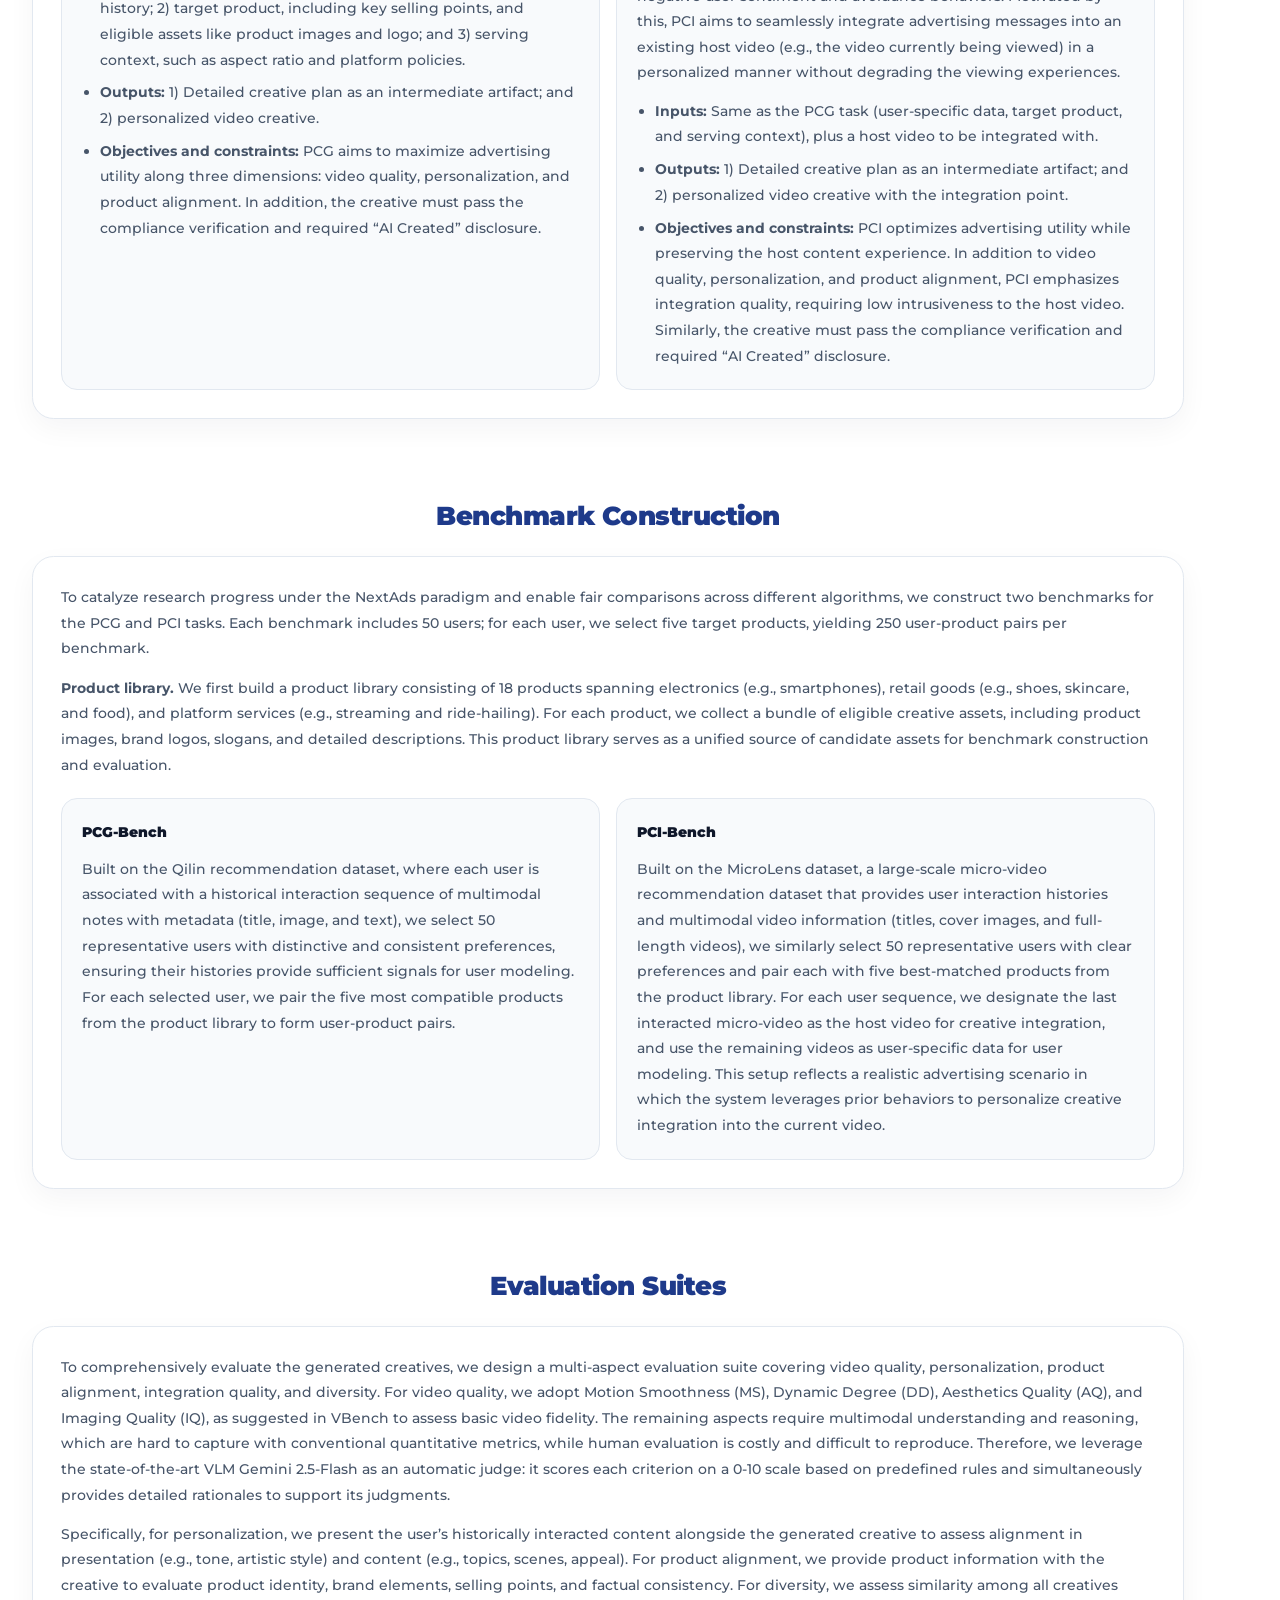
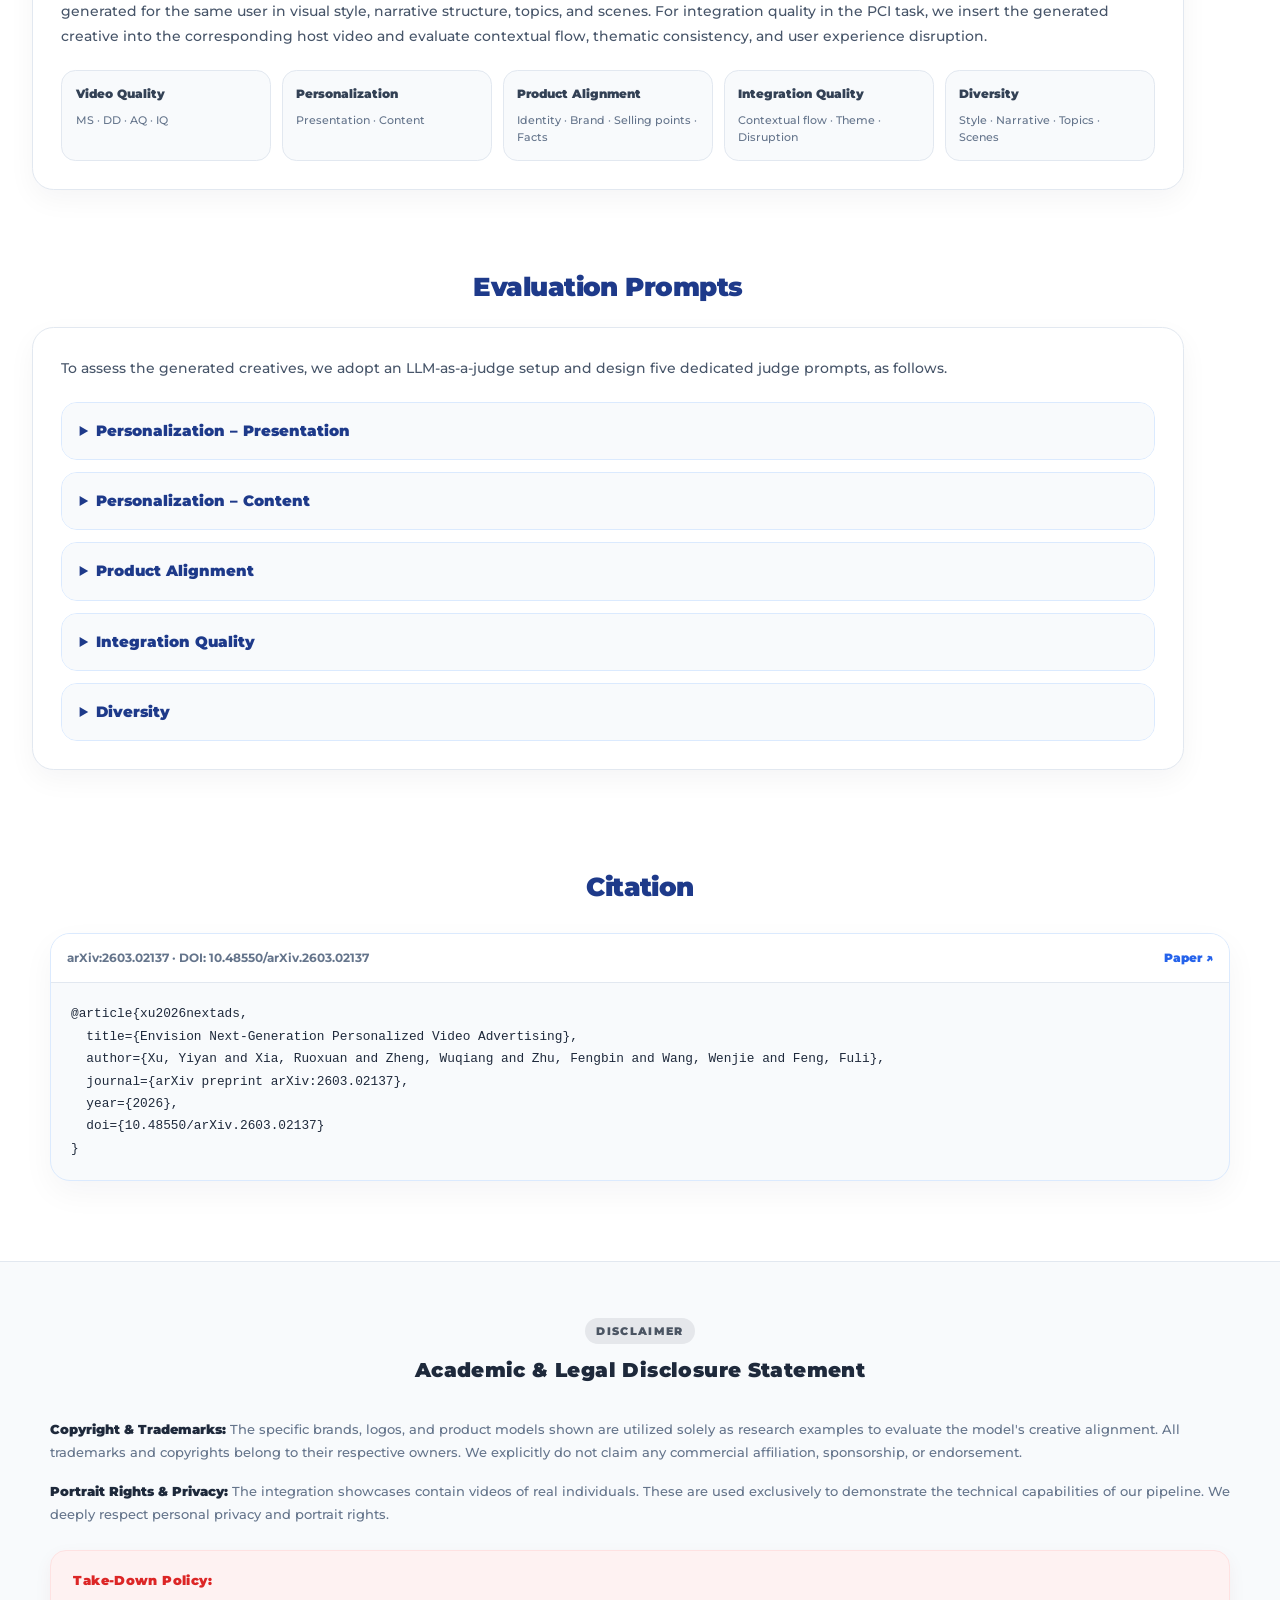
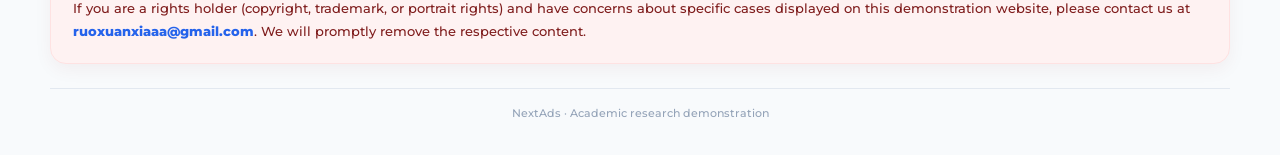
==== commit e4319ffd: "Update NextAds project page content and navigation" ====
--- a/docs/benchmarks.html
+++ b/docs/benchmarks.html
@@ -7,7 +7,7 @@
     <link rel="preconnect" href="https://fonts.googleapis.com">
     <link rel="preconnect" href="https://fonts.gstatic.com" crossorigin>
     <link href="https://fonts.googleapis.com/css2?family=Montserrat:wght@500;700;900&amp;display=swap" rel="stylesheet">
-    <link rel="stylesheet" href="assets/project-page.css">
+    <link rel="stylesheet" href="assets/project-page.css?v=20260821-2">
     <style>
         * { box-sizing: border-box; }
         html { scroll-behavior: smooth; scroll-padding-top: 74px; }
@@ -29,7 +29,7 @@
         .source-copy p { margin: 0; }
         .source-copy p + p { margin-top: .85rem; }
         .paper-surface { padding: 1.75rem; border: 1px solid #e2e8f0; border-radius: 1.35rem; background: #fff; box-shadow: 0 10px 28px rgba(15,23,42,.045); }
-        .task-figure { max-width: 860px; margin: 1.5rem auto; }
+        .task-figure { max-width: 660px; margin: 1.5rem auto; }
         .task-figure img { display: block; width: 100%; height: auto; border: 1px solid #e2e8f0; border-radius: 1rem; background: #fff; }
         .task-figure figcaption { margin-top: .75rem; color: #64748b; font-size: .76rem; line-height: 1.7; text-align: center; }
         .task-figure figcaption strong { color: #334155; font-weight: 900; }
@@ -75,14 +75,24 @@
         <div class="subpage-name">Benchmarks</div>
     </header>
 
-    <nav class="site-nav" aria-label="Project pages">
-        <a href="index.html">Home</a>
-        <a href="benchmarks.html" aria-current="page">Benchmarks</a>
-        <a href="experiments.html">Experimental Details</a>
-        <a href="pcg.html">Personalized Creative Generation</a>
-        <a href="integration.html">Personalized Creative Integration</a>
-        <a href="closed-loop.html">Closed-loop Creative Refinement</a>
-        <a href="progressive-storytelling.html">Creative Evolution Across Impressions</a>
+    <nav class="site-nav nav-groups" aria-label="Project pages">
+        <a class="nav-home" href="index.html">Overview</a>
+        <details class="nav-group" name="project-navigation">
+            <summary class="nav-group-trigger">NextAds in Action <span class="nav-group-caret">⌄</span></summary>
+            <div class="nav-group-menu">
+                <a href="pcg.html"><small>A</small><span><strong>Personalized Creative Generation</strong><em>Standalone video creatives</em></span></a>
+                <a href="integration.html"><small>B</small><span><strong>Personalized Creative Integration</strong><em>Context-aware creative integration</em></span></a>
+                <a href="closed-loop.html"><small>C</small><span><strong>Closed-loop Creative Refinement</strong><em>Verification and feedback-driven refinement</em></span></a>
+                <a href="progressive-storytelling.html"><small>D</small><span><strong>Creative Evolution Across Impressions</strong><em>Progressive storytelling over time</em></span></a>
+            </div>
+        </details>
+        <details class="nav-group current" name="project-navigation">
+            <summary class="nav-group-trigger" aria-current="page">Benchmarks &amp; Experiments <span class="nav-group-caret">⌄</span></summary>
+            <div class="nav-group-menu">
+                <a class="nav-item-plain" href="benchmarks.html" aria-current="page"><span><strong>Benchmarks</strong><em>Tasks, construction, and evaluation suites</em></span></a>
+                <a class="nav-item-plain" href="experiments.html"><span><strong>Experimental Details</strong><em>Implementation, results, and analysis</em></span></a>
+            </div>
+        </details>
     </nav>
     <nav class="page-index" aria-label="Benchmark sections">
         <span class="page-index-label">On this page</span>
--- a/docs/assets/project-page.css
+++ b/docs/assets/project-page.css
@@ -102,7 +102,7 @@
     padding-right: 0.8rem;
     border-right: 1px solid #cbd5e1;
     color: #64748b;
-    font-size: 0.72rem;
+    font-size: 0.78rem;
     font-weight: 900;
     letter-spacing: 0.11em;
     text-transform: uppercase;
@@ -110,7 +110,7 @@
 
 .page-index.page-index a {
     color: #475569;
-    font-size: 0.78rem;
+    font-size: 0.88rem;
     font-weight: 800;
     text-decoration: none;
 }
@@ -357,6 +357,153 @@
 .route-copy strong,
 .page-map strong {
     font-size: 0.94rem !important;
+}
+
+/* Group the project-level navigation by reading path. */
+.section-nav.nav-groups,
+.site-nav.nav-groups {
+    overflow: visible !important;
+    flex-wrap: wrap;
+    align-items: center;
+    justify-content: center;
+    gap: 0.45rem;
+    padding: 0.62rem 1rem;
+}
+
+.nav-groups > .nav-home,
+.nav-groups .nav-group-trigger {
+    display: inline-flex;
+    min-height: 2.35rem;
+    align-items: center;
+    justify-content: center;
+    gap: 0.45rem;
+    padding: 0.62rem 1rem !important;
+    border: 1px solid transparent;
+    border-radius: 999px;
+    background: transparent;
+    color: #64748b;
+    font-family: Montserrat, sans-serif;
+    font-size: 0.84rem !important;
+    font-weight: 800;
+    line-height: 1;
+    text-decoration: none;
+    white-space: nowrap;
+    cursor: pointer;
+    transition: all 0.2s ease;
+}
+
+.nav-groups > .nav-home:hover,
+.nav-groups > .nav-home[aria-current="page"],
+.nav-groups .nav-group-trigger:hover,
+.nav-groups .nav-group.current > .nav-group-trigger,
+.nav-groups .nav-group[open] > .nav-group-trigger {
+    border-color: #dbeafe;
+    background: #eff6ff;
+    color: #2563eb;
+}
+
+.nav-group {
+    position: relative;
+    flex: none;
+}
+
+.nav-group > summary {
+    list-style: none;
+}
+
+.nav-group > summary::-webkit-details-marker {
+    display: none;
+}
+
+.nav-group-caret {
+    display: inline-block;
+    color: #94a3b8;
+    font-size: 0.78rem;
+    transition: transform 0.2s ease;
+}
+
+.nav-group[open] .nav-group-caret {
+    transform: rotate(180deg);
+}
+
+.nav-group-menu {
+    position: absolute;
+    top: calc(100% + 0.55rem);
+    left: 50%;
+    z-index: 80;
+    display: grid;
+    width: min(430px, calc(100vw - 24px));
+    gap: 0.35rem;
+    padding: 0.55rem;
+    border: 1px solid #dbeafe;
+    border-radius: 1rem;
+    background: rgba(255,255,255,0.98);
+    box-shadow: 0 18px 46px rgba(15,23,42,0.16);
+    transform: translateX(-50%);
+    backdrop-filter: blur(16px);
+}
+
+.nav-group-menu a {
+    display: grid;
+    grid-template-columns: 2rem minmax(0,1fr);
+    align-items: center;
+    gap: 0.7rem;
+    padding: 0.72rem 0.78rem !important;
+    border-radius: 0.75rem !important;
+    color: #334155 !important;
+    text-align: left;
+    text-decoration: none;
+}
+
+.nav-group-menu a.nav-item-plain {
+    grid-template-columns: minmax(0,1fr);
+}
+
+.nav-group-menu a:hover,
+.nav-group-menu a[aria-current="page"] {
+    background: #eff6ff !important;
+    color: #1d4ed8 !important;
+}
+
+.nav-group-menu small {
+    display: inline-flex;
+    width: 2rem;
+    height: 2rem;
+    align-items: center;
+    justify-content: center;
+    border-radius: 0.65rem;
+    background: #f1f5f9;
+    color: #64748b;
+    font-size: 0.66rem;
+    font-weight: 900;
+}
+
+.nav-group-menu a:hover small,
+.nav-group-menu a[aria-current="page"] small {
+    background: #dbeafe;
+    color: #1d4ed8;
+}
+
+.nav-group-menu strong,
+.nav-group-menu em {
+    display: block;
+}
+
+.nav-group-menu strong {
+    color: inherit;
+    font-size: 0.82rem;
+    font-style: normal;
+    font-weight: 900;
+    line-height: 1.35;
+}
+
+.nav-group-menu em {
+    margin-top: 0.15rem;
+    color: #94a3b8;
+    font-size: 0.68rem;
+    font-style: normal;
+    font-weight: 700;
+    line-height: 1.35;
 }
 
 main .text-xs,
@@ -410,4 +557,9 @@
     .group-head > h2,
     .mode-heading > h2,
     .pipeline-title.pipeline-title { font-size: 1.35rem !important; }
-}
+    .section-nav.nav-groups,
+    .site-nav.nav-groups { justify-content: center !important; padding-right: 0.5rem; padding-left: 0.5rem; }
+    .nav-groups > .nav-home,
+    .nav-groups .nav-group-trigger { min-height: 2.2rem; padding: 0.58rem 0.78rem !important; font-size: 0.76rem !important; }
+    .nav-group-menu { position: fixed; top: 4.2rem; right: 12px; left: 12px; width: auto; max-height: calc(100vh - 5rem); overflow-y: auto; transform: none; }
+}
